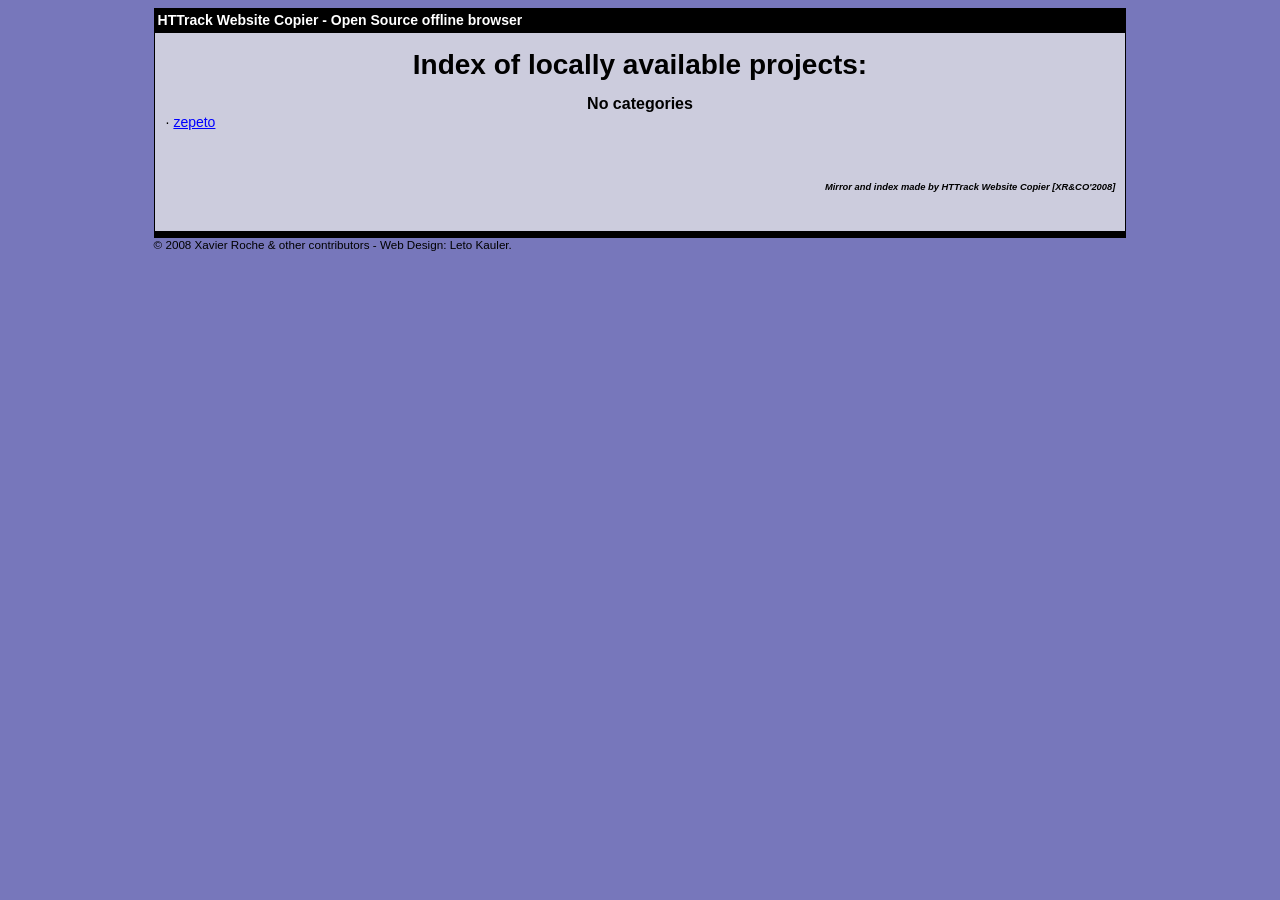
==== index.html @ 2e9cf2c2 "1 d" ====
<html xmlns="http://www.w3.org/1999/xhtml" lang="en">

<head>
	<meta http-equiv="Content-Type" content="text/html; charset=utf-8" />
	<style type="text/css">
	<!--

body {
	margin: 0;  padding: 0;  margin-bottom: 15px;  margin-top: 8px;
	background: #77b;
}
body, td {
	font: 14px "Trebuchet MS", Verdana, Arial, Helvetica, sans-serif;
	}

#subTitle {
	background: #000;  color: #fff;  padding: 4px;  font-weight: bold; 
	}

#siteNavigation a, #siteNavigation .current {
	font-weight: bold;  color: #448;
	}
#siteNavigation a:link    { text-decoration: none; }
#siteNavigation a:visited { text-decoration: none; }

#siteNavigation .current { background-color: #ccd; }

#siteNavigation a:hover   { text-decoration: none;  background-color: #fff;  color: #000; }
#siteNavigation a:active  { text-decoration: none;  background-color: #ccc; }


a:link    { text-decoration: underline;  color: #00f; }
a:visited { text-decoration: underline;  color: #000; }
a:hover   { text-decoration: underline;  color: #c00; }
a:active  { text-decoration: underline; }

#pageContent {
	clear: both;
	border-bottom: 6px solid #000;
	padding: 10px;  padding-top: 20px;
	line-height: 1.65em;
	background-image: url(backblue.gif);
	background-repeat: no-repeat;
	background-position: top right;
	}

#pageContent, #siteNavigation {
	background-color: #ccd;
	}


.imgLeft  { float: left;   margin-right: 10px;  margin-bottom: 10px; }
.imgRight { float: right;  margin-left: 10px;   margin-bottom: 10px; }

hr { height: 1px;  color: #000;  background-color: #000;  margin-bottom: 15px; }

h1 { margin: 0;  font-weight: bold;  font-size: 2em; }
h2 { margin: 0;  font-weight: bold;  font-size: 1.6em; }
h3 { margin: 0;  font-weight: bold;  font-size: 1.3em; }
h4 { margin: 0;  font-weight: bold;  font-size: 1.18em; }

.blak { background-color: #000; }
.hide { display: none; }
.tableWidth { min-width: 400px; }

.tblRegular       { border-collapse: collapse; }
.tblRegular td    { padding: 6px;  background-image: url(fade.gif);  border: 2px solid #99c; }
.tblHeaderColor, .tblHeaderColor td { background: #99c; }
.tblNoBorder td   { border: 0; }


// -->
</style>

</head>

<body>
<table width="76%" border="0" align="center" cellspacing="0" cellpadding="3" class="tableWidth">
	<tr>
	<td id="subTitle">HTTrack Website Copier - Open Source offline browser</td>
	</tr>
</table>
<table width="76%" border="0" align="center" cellspacing="0" cellpadding="0" class="tableWidth">
<tr class="blak">
<td>
	<table width="100%" border="0" align="center" cellspacing="1" cellpadding="0">
	<tr>
	<td colspan="6"> 
		<table width="100%" border="0" align="center" cellspacing="0" cellpadding="10">
		<tr> 
		<td id="pageContent"> 
<!-- ==================== End prologue ==================== -->


<h1 ALIGN=Center>Index of locally available projects:</H1>
  <table border="0" width="100%" cellspacing="1" cellpadding="0">
		<TH>
		<BR/>
			No categories
		</TH>
		<TR>
		  <TD BACKGROUND="fade.gif">
                    &middot; <A HREF="zepeto/index.html">zepeto</A>
   		  </TD>
		</TR>
	</TABLE>
	<BR>
	<H6 ALIGN="RIGHT">
         <I>Mirror and index made by HTTrack Website Copier [XR&CO'2008]</I>
	</H6>

<!-- ==================== Start epilogue ==================== -->
		</td>
		</tr>
		</table>
	</td>
	</tr>
	</table>
</td>
</tr>
</table>

<table width="76%" border="0" align="center" valign="bottom" cellspacing="0" cellpadding="0">
	<tr>
	<td id="footer"><small>&copy; 2008 Xavier Roche & other contributors - Web Design: Leto Kauler.</small></td>
	</tr>
</table>

</body>

</html>
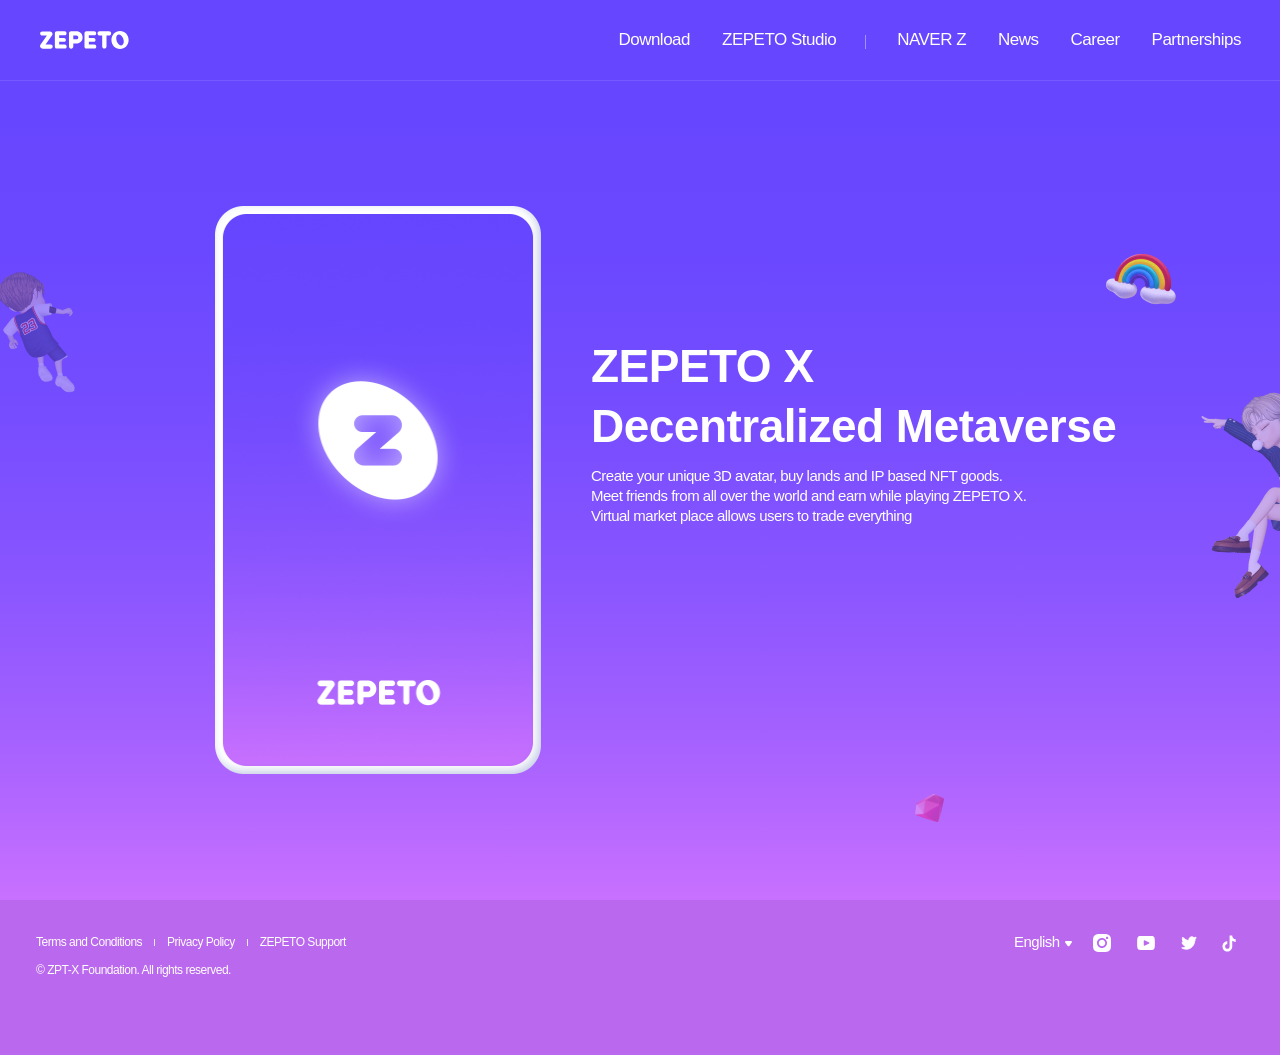
==== commit ce1e12ad: "2" ====
--- a/index.html
+++ b/index.html
@@ -2,6 +2,10 @@
 
 <head>
 	<meta http-equiv="Content-Type" content="text/html; charset=utf-8" />
+	<meta name="description" content="HTTrack is an easy-to-use website mirror utility. It allows you to download a World Wide website from the Internet to a local directory,building recursively all structures, getting html, images, and other files from the server to your computer. Links are rebuiltrelatively so that you can freely browse to the local site (works with any browser). You can mirror several sites together so that you can jump from one toanother. You can, also, update an existing mirror site, or resume an interrupted download. The robot is fully configurable, with an integrated help" />
+	<meta name="keywords" content="httrack, HTTRACK, HTTrack, winhttrack, WINHTTRACK, WinHTTrack, offline browser, web mirror utility, aspirateur web, surf offline, web capture, www mirror utility, browse offline, local  site builder, website mirroring, aspirateur www, internet grabber, capture de site web, internet tool, hors connexion, unix, dos, windows 95, windows 98, solaris, ibm580, AIX 4.0, HTS, HTGet, web aspirator, web aspirateur, libre, GPL, GNU, free software" />
+	<title>Local index - HTTrack Website Copier</title>
+  <!-- Mirror and index made by HTTrack Website Copier/3.49-2 [XR&CO'2014] -->
 	<style type="text/css">
 	<!--
 
@@ -74,7 +78,6 @@
 
 </head>
 
-<body>
 <table width="76%" border="0" align="center" cellspacing="0" cellpadding="3" class="tableWidth">
 	<tr>
 	<td id="subTitle">HTTrack Website Copier - Open Source offline browser</td>
@@ -91,23 +94,31 @@
 		<td id="pageContent"> 
 <!-- ==================== End prologue ==================== -->
 
-
-<h1 ALIGN=Center>Index of locally available projects:</H1>
-  <table border="0" width="100%" cellspacing="1" cellpadding="0">
-		<TH>
-		<BR/>
-			No categories
-		</TH>
+	<meta name="generator" content="HTTrack Website Copier/3.x">
+	<TITLE>Local index - HTTrack</TITLE>
+</HEAD>
+<BODY>
+<H1 ALIGN=Center>Index of locally available sites:</H1>
+	<TABLE BORDER="0" WIDTH="100%" CELLSPACING="1" CELLPADDING="0">
 		<TR>
-		  <TD BACKGROUND="fade.gif">
-                    &middot; <A HREF="zepeto/index.html">zepeto</A>
-   		  </TD>
+			<TD BACKGROUND="fade.gif">
+				&middot;
+					<A HREF="zepeto.me/index.html">
+						zepeto.me/index.html
+					</A>		
+			</TD>
 		</TR>
 	</TABLE>
 	<BR>
-	<H6 ALIGN="RIGHT">
-         <I>Mirror and index made by HTTrack Website Copier [XR&CO'2008]</I>
+	<BR>
+	<BR>
+  	<H6 ALIGN="RIGHT">
+	<I>Mirror and index made by HTTrack Website Copier [XR&amp;CO'2008]</I>
 	</H6>
+	<!-- Mirror and index made by HTTrack Website Copier/3.49-2 [XR&CO'2014] -->
+	<!-- Thanks for using HTTrack Website Copier! -->
+	<meta HTTP-EQUIV="Refresh" CONTENT="0; URL=zepeto.me/index.html">
+
 
 <!-- ==================== Start epilogue ==================== -->
 		</td>
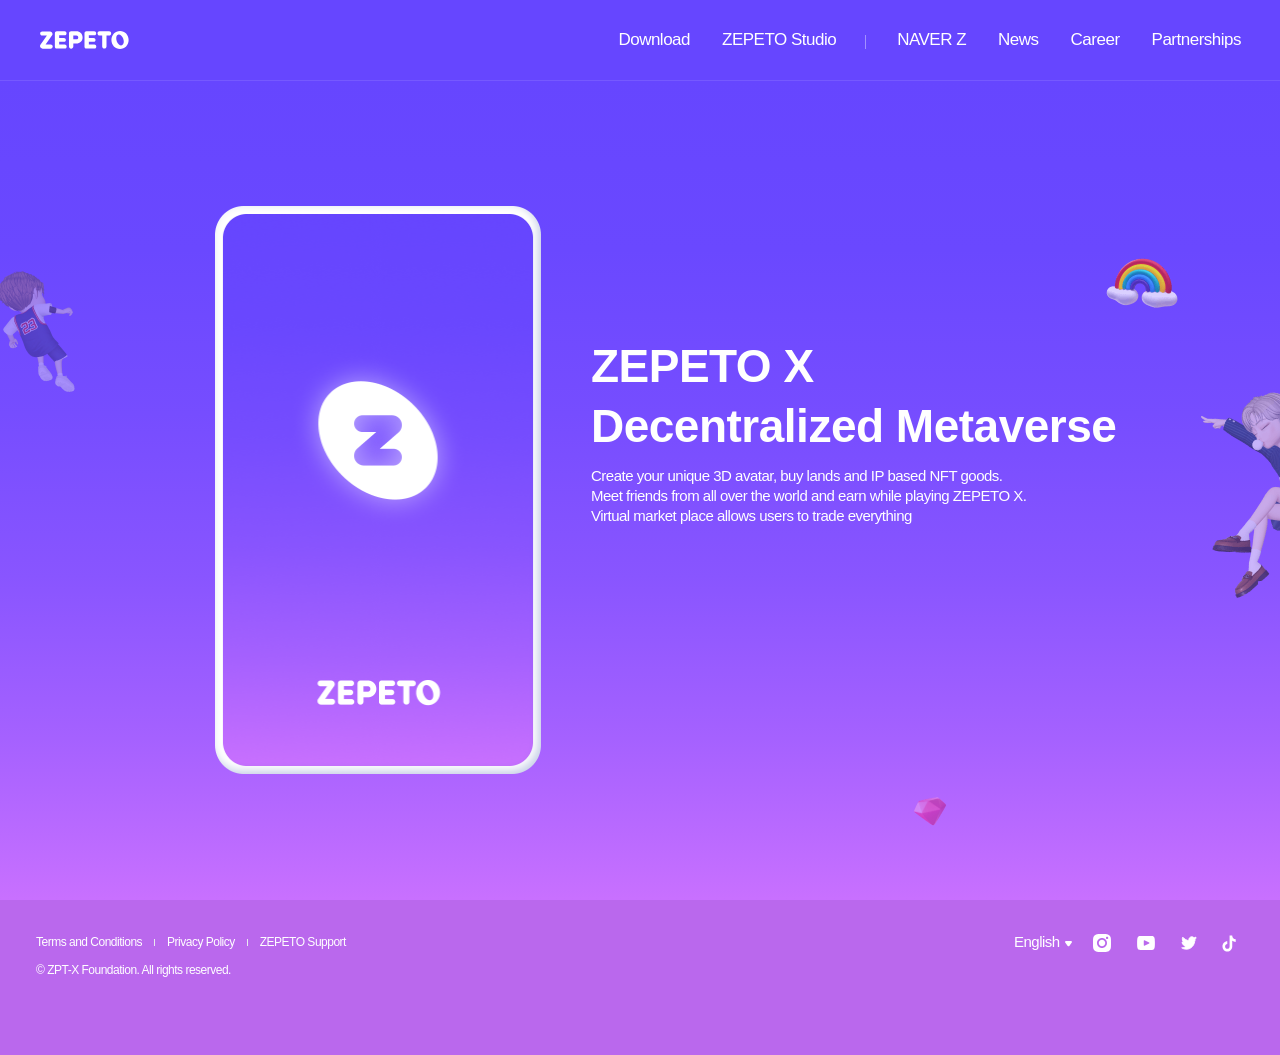
==== commit 84f9a448: "eng only 112" ====
--- a/index.html
+++ b/index.html
@@ -1,144 +1,137 @@
-<html xmlns="http://www.w3.org/1999/xhtml" lang="en">
+<!DOCTYPE html>
+<html lang="en">
 
+<meta http-equiv="content-type" content="text/html;charset=UTF-8" />
 <head>
-	<meta http-equiv="Content-Type" content="text/html; charset=utf-8" />
-	<meta name="description" content="HTTrack is an easy-to-use website mirror utility. It allows you to download a World Wide website from the Internet to a local directory,building recursively all structures, getting html, images, and other files from the server to your computer. Links are rebuiltrelatively so that you can freely browse to the local site (works with any browser). You can mirror several sites together so that you can jump from one toanother. You can, also, update an existing mirror site, or resume an interrupted download. The robot is fully configurable, with an integrated help" />
-	<meta name="keywords" content="httrack, HTTRACK, HTTrack, winhttrack, WINHTTRACK, WinHTTrack, offline browser, web mirror utility, aspirateur web, surf offline, web capture, www mirror utility, browse offline, local  site builder, website mirroring, aspirateur www, internet grabber, capture de site web, internet tool, hors connexion, unix, dos, windows 95, windows 98, solaris, ibm580, AIX 4.0, HTS, HTGet, web aspirator, web aspirateur, libre, GPL, GNU, free software" />
-	<title>Local index - HTTrack Website Copier</title>
-  <!-- Mirror and index made by HTTrack Website Copier/3.49-2 [XR&CO'2014] -->
-	<style type="text/css">
-	<!--
+  <meta charset="UTF-8">
+  <meta name="viewport" content="width=device-width,initial-scale=1.0,maximum-scale=1.0,minimum-scale=1.0,user-scalable=no">
+  <meta http-equiv="X-UA-Compatible" content="ie=edge">
+  <link rel="stylesheet" type="text/css" href="css/zepetome.css">
 
-body {
-	margin: 0;  padding: 0;  margin-bottom: 15px;  margin-top: 8px;
-	background: #77b;
-}
-body, td {
-	font: 14px "Trebuchet MS", Verdana, Arial, Helvetica, sans-serif;
-	}
+  <meta name="naver-site-verification" content="c43b88be338559709f50de729c3451b8334baef3" />
+  <meta name="description" content="Another me in another universe">
+  <meta property="og:url" content="index.html"/>
+  <meta property="og:type" content="website"/>
+  <meta property="og:title" content="ZEPETO X"/>
+  <meta property="og:description" content="Play to Earn"/>
+  <meta property="og:image" content="img/og_zepeto.png"/>
 
-#subTitle {
-	background: #000;  color: #fff;  padding: 4px;  font-weight: bold; 
-	}
-
-#siteNavigation a, #siteNavigation .current {
-	font-weight: bold;  color: #448;
-	}
-#siteNavigation a:link    { text-decoration: none; }
-#siteNavigation a:visited { text-decoration: none; }
-
-#siteNavigation .current { background-color: #ccd; }
-
-#siteNavigation a:hover   { text-decoration: none;  background-color: #fff;  color: #000; }
-#siteNavigation a:active  { text-decoration: none;  background-color: #ccc; }
-
-
-a:link    { text-decoration: underline;  color: #00f; }
-a:visited { text-decoration: underline;  color: #000; }
-a:hover   { text-decoration: underline;  color: #c00; }
-a:active  { text-decoration: underline; }
-
-#pageContent {
-	clear: both;
-	border-bottom: 6px solid #000;
-	padding: 10px;  padding-top: 20px;
-	line-height: 1.65em;
-	background-image: url(backblue.gif);
-	background-repeat: no-repeat;
-	background-position: top right;
-	}
-
-#pageContent, #siteNavigation {
-	background-color: #ccd;
-	}
-
-
-.imgLeft  { float: left;   margin-right: 10px;  margin-bottom: 10px; }
-.imgRight { float: right;  margin-left: 10px;   margin-bottom: 10px; }
-
-hr { height: 1px;  color: #000;  background-color: #000;  margin-bottom: 15px; }
-
-h1 { margin: 0;  font-weight: bold;  font-size: 2em; }
-h2 { margin: 0;  font-weight: bold;  font-size: 1.6em; }
-h3 { margin: 0;  font-weight: bold;  font-size: 1.3em; }
-h4 { margin: 0;  font-weight: bold;  font-size: 1.18em; }
-
-.blak { background-color: #000; }
-.hide { display: none; }
-.tableWidth { min-width: 400px; }
-
-.tblRegular       { border-collapse: collapse; }
-.tblRegular td    { padding: 6px;  background-image: url(fade.gif);  border: 2px solid #99c; }
-.tblHeaderColor, .tblHeaderColor td { background: #99c; }
-.tblNoBorder td   { border: 0; }
-
-
-// -->
-</style>
-
+  <title>ZEPETO - Make Yours</title>
 </head>
-
-<table width="76%" border="0" align="center" cellspacing="0" cellpadding="3" class="tableWidth">
-	<tr>
-	<td id="subTitle">HTTrack Website Copier - Open Source offline browser</td>
-	</tr>
-</table>
-<table width="76%" border="0" align="center" cellspacing="0" cellpadding="0" class="tableWidth">
-<tr class="blak">
-<td>
-	<table width="100%" border="0" align="center" cellspacing="1" cellpadding="0">
-	<tr>
-	<td colspan="6"> 
-		<table width="100%" border="0" align="center" cellspacing="0" cellpadding="10">
-		<tr> 
-		<td id="pageContent"> 
-<!-- ==================== End prologue ==================== -->
-
-	<meta name="generator" content="HTTrack Website Copier/3.x">
-	<TITLE>Local index - HTTrack</TITLE>
-</HEAD>
-<BODY>
-<H1 ALIGN=Center>Index of locally available sites:</H1>
-	<TABLE BORDER="0" WIDTH="100%" CELLSPACING="1" CELLPADDING="0">
-		<TR>
-			<TD BACKGROUND="fade.gif">
-				&middot;
-					<A HREF="zepeto.me/index.html">
-						zepeto.me/index.html
-					</A>		
-			</TD>
-		</TR>
-	</TABLE>
-	<BR>
-	<BR>
-	<BR>
-  	<H6 ALIGN="RIGHT">
-	<I>Mirror and index made by HTTrack Website Copier [XR&amp;CO'2008]</I>
-	</H6>
-	<!-- Mirror and index made by HTTrack Website Copier/3.49-2 [XR&CO'2014] -->
-	<!-- Thanks for using HTTrack Website Copier! -->
-	<meta HTTP-EQUIV="Refresh" CONTENT="0; URL=zepeto.me/index.html">
-
-
-<!-- ==================== Start epilogue ==================== -->
-		</td>
-		</tr>
-		</table>
-	</td>
-	</tr>
-	</table>
-</td>
-</tr>
-</table>
-
-<table width="76%" border="0" align="center" valign="bottom" cellspacing="0" cellpadding="0">
-	<tr>
-	<td id="footer"><small>&copy; 2008 Xavier Roche & other contributors - Web Design: Leto Kauler.</small></td>
-	</tr>
-</table>
-
+<body>
+  
+  <div class="wrapper">
+    <!-- 헤더 -->
+    <header class="hd">
+      <h1 class="logo"><a href="javascript:void(0)"><span class="blind">zepeto</span></a></h1>
+      <div class="home_menu">
+        <ul class="gnb">
+          <!-- [D] active 클래스에 글자스타일 변경 -->
+          <li class="active">
+            <span class="gnb_tit">Service</span>
+            <a href="javascript:void(0)">Download</a>
+          </li>
+          <li class="zepetostudio"><a href="https://studio.zepeto.me/" target="_blank">ZEPETO Studio</a></li>
+          <!-- [D] 클래스명 gnb_wh_bar는 pc에서 왼쪽에 막대바를 넣어줌 -->
+          <li class="gnb_wh_bar naverz">
+            <span class="gnb_tit">Company</span>
+            <a href="https://www.naverz-corp.com/" target="_blank">NAVER Z</a>
+          </li>
+          <li><a href="https://www.naverz-corp.com/news" target="_blank">News</a></li>
+          <li><a href="https://recruit.naverz-corp.com/naverz/recruitMain" target="_blank">Career</a></li>
+          <li class="contact"><a href="https://www.naverz-corp.com/contact" target="_blank">Partnerships</a></li>
+        </ul>
+        <!-- [D] 클릭시 home_menu removeClass('on') + html,body removeClass('on') -->
+        <div class="close_box">
+          <button class="close_btn" type="button"><span class="blind">close</span></button>
+        </div>
+      </div>
+      <!-- [D] 클릭시 home_menu toggleClass('on') + html,body addClass('on')-->
+      <button type="button" class="btn_home_hamber"><span class="blind">open menu</span></button>
+    </header>
+    <!-- //헤더 -->
+    
+      <div class="bg-wrapper">
+        <!-- 콘텐츠 -->
+        <div class="content">
+          <!-- 배경 애니메이션 -->
+          <div class="animation_wrap">
+            <!-- [D] 클래스명에 따라 배경이미지/위치 변경 -->
+            <div class="animation_1"></div>
+            <div class="animation_2"></div>
+            <div class="animation_3"></div>
+            <div class="animation_4"></div>
+            <div class="animation_5"></div>
+            <div class="animation_6"></div>
+            <div class="animation_7"></div>
+            <div class="animation_8"></div>
+          </div>
+          <div class="content_inner_wrap">
+            <div class="text_area">
+                <strong class="main_tit">ZEPETO X<br> Decentralized Metaverse </strong>
+                <p class="main_tx">Create your unique 3D avatar, buy lands and IP based NFT goods. <br>
+                  Meet friends from all over the world and earn while playing ZEPETO X. <br>
+                  Virtual market place allows users to trade everything<br class="pc-only"> </p>
+            </div>
+            <!-- 비디오삽입 -->
+            <div class="video_area">
+              <video type="video/mp4" src="video/zepeto-video-new.mp4" title="zepetome video" autoplay muted loop playsinline>
+              </video>
+            </div>
+            <!-- //비디오삽입 -->
+            <div class="download_area">
+              <!-- [D] 버튼의 클래스명에 따라 배경화면이 다름  -->
+             
+            </div>
+          </div>
+          <!-- //배경 애니메이션 -->
+        </div>
+        <!-- //콘텐츠 -->
+        
+        <!-- 푸터 -->
+        <footer class="ft">
+          <div class="inner">
+              <ul class="ft_nav">
+                <li class="pc-nav"><a href="https://support.zepeto.me/hc/en-us/articles/360047786633" target="_blank">Terms and Conditions</a></li>
+                <li class="mb-nav"><a href="https://support.zepeto.me/hc/en-us/articles/360047786633" target="_blank">Terms of Use</a></li>
+                <li><a href="https://support.zepeto.me/hc/en-us/articles/360050411493" target="_blank">Privacy Policy</a></li>
+                <li><a href="https://support.zepeto.me/" target="_blank">ZEPETO Support</a></li>
+              </ul>
+              <ul class="ft_sns">
+                <!-- [d] class 명에 따라 배경 이미지 변경 -->
+                <li><a href="https://www.instagram.com/zepeto.official/" target="_blank" class="icon_instagram"><span class="blind">instagram</span></a></li>
+                <li><a href="http://youtube.com/c/zepeto_official" target="_blank" class="icon_youtube"><span class="blind">youtube</span></a></li>
+                <li class="common"><a href="https://twitter.com/zepeto_official" target="_blank" class="icon_tweeter"><span class="blind">tweeter</span></a></li>
+                <!-- [d] 트위터는 언어별로 다르게 보여줌 (한국어는 ko-only,일본어는 jp-only, 그외 언어는 common display:none/block) -->
+                <li class="ko-only"><a href="https://twitter.com/zepeto_kr" target="_blank" class="icon_tweeter"><span class="blind">tweeter</span></a></li>
+                <li class="jp-only"><a href="https://twitter.com/zepeto_jp" target="_blank" class="icon_tweeter"><span class="blind">tweeter</span></a></li>
+                <li><a href="https://www.tiktok.com/@zepeto.official.tt" target="_blank" class="icon_tiktok"><span class="blind">tiktok</span></a></li>
+              </ul>
+              <!-- [D]클릭시 toggleClass('on') -->
+              <div class="lang_select_box">
+                <a href="javascript:void(0)" class="select_value">English</a>
+                <span class="icon_arr_down"></span>
+                <div class="select_list_wrap">
+                  <ul class="select_list">
+                    <!-- [D] 클릭시 selected 클래스추가 -->
+                    <li class="ko"><a href="index2fd1.html?language=ko">한국어</a></li>
+                    <li class="en selected"><a href="index07a0.html?language=en">English</a></li>
+                    <li class="ja"><a href="index3012.html?language=ja">日本語</a></li>
+                    <li class="zh_hans"><a href="indexfae8.html?language=zh">汉语</a></li>
+                  </ul>
+                </div>
+              </div>
+              <p class="copy">
+                &copy; ZPT-X Foundation. All rights reserved.
+              </p>
+            </div>
+        </footer>
+        <!-- //푸터 -->
+      </div>
+  </div>
+  
+  <script src="js/jquery-1.12.4.min.js"></script>
+  <script src="js/zepeto.js"></script>
 </body>
 
 </html>
-
-
--- a/css/zepetome.css
+++ b/css/zepetome.css
@@ -0,0 +1,1395 @@
+@charset "UTF-8";
+/* reset */
+body, p, h1, h2, h3, h4, h5, h6, ul, ol, li, dl, dt, dd, table, th, td, form, fieldset, legend, input, textarea, button, select {
+  margin: 0;
+  padding: 0;
+}
+
+html, body {
+  height: 100%;
+}
+
+html body, html input, html textarea, html select, html button, html table {
+  font-weight: 400;
+  font-size: 10px;
+  letter-spacing: -0.5px;
+  font-family: -apple-system, BlinkMacSystemFont, AppleSDGothicNeo, Helvetica, Malgun Gothic, Dotum, sans-serif;
+}
+
+input {
+  -webkit-appearance: none;
+}
+
+button {
+  border: 0;
+  background-color: transparent;
+}
+
+img, fieldset {
+  border: 0;
+}
+
+ul, ol {
+  list-style: none;
+}
+
+em, address {
+  font-style: normal;
+}
+
+a {
+  text-decoration: none;
+}
+
+a:hover, a:active, a:focus {
+  text-decoration: none;
+}
+
+.blind, .u_skip {
+  overflow: hidden !important;
+  position: absolute !important;
+  clip: rect(0, 0, 0, 0) !important;
+  width: 1px !important;
+  height: 1px !important;
+  margin: -1px !important;
+}
+
+/* font css */
+/*한국어*/
+/* notosanskr_thin */
+@font-face {
+  font-family: 'Noto Sans KR';
+  font-style: normal;
+  font-weight: 100;
+  src: local("Noto Sans KR Thin"), local("notosansKR-Thin"), url("../font/NotoSansKR-Thin.otf") format("otf"), url("../font/NotoSansKR-Thin.woff2") format("woff2"), url("../font/NotoSansKR-Thin.woff") format("woff");
+}
+
+/* notosanskr_light */
+@font-face {
+  font-family: 'Noto Sans KR';
+  font-style: normal;
+  font-weight: 300;
+  src: url("../font/notosanskr_light.eot");
+  /* IE9 Compat Modes */
+  src: local("Noto Sans KR Light"), local("notosansKR-Light"), url("../font/NotoSansKR-Light.otf") format("otf"), url("../font/notosanskr_lightd41d.eot?#iefix") format("embedded-opentype"), url("../font/NotoSansKR-Light.woff2") format("woff2"), url("../font/NotoSansKR-Light.woff") format("woff"), url("../font/notosanskr_light.ttf") format("truetype");
+  /* Safari, Android, iOS */
+}
+
+/* notosanskr_regular */
+@font-face {
+  font-family: 'Noto Sans KR';
+  font-style: normal;
+  font-weight: 400;
+  src: url("../font/notosanskr_regular.eot");
+  /* IE9 Compat Modes */
+  src: local("Noto Sans KR Regular"), local("notosansKR-Regular"), url("../font/NotoSansKR-Regular.otf") format("otf"), url("../font/notosanskr_regulard41d.eot?#iefix") format("embedded-opentype"), url("../font/NotoSansKR-Regular.woff2") format("woff2"), url("../font/NotoSansKR-Regular.woff") format("woff"), url("../font/notosanskr_regular.ttf") format("truetype");
+  /* Safari, Android, iOS */
+}
+
+/* notosanskr_medium */
+@font-face {
+  font-family: 'Noto Sans KR';
+  font-style: normal;
+  font-weight: 500;
+  src: url("../font/notosanskr_medium.eot");
+  /* IE9 Compat Modes */
+  src: local("Noto Sans KR Medium"), local("notosansKR-Medium"), url("../font/NotoSansKR-Medium.otf") format("otf"), url("../font/notosanskr_mediumd41d.eot?#iefix") format("embedded-opentype"), url("../font/NotoSansKR-Medium.woff2") format("woff2"), url("../font/NotoSansKR-Medium.woff") format("woff"), url("../font/notosanskr_medium.ttf") format("truetype");
+  /* Safari, Android, iOS */
+}
+
+/* notosanskr_bold */
+@font-face {
+  font-family: 'Noto Sans KR';
+  font-style: normal;
+  font-weight: 700;
+  src: url("../font/notosanskr_bold.eot");
+  /* IE9 Compat Modes */
+  src: local("Noto Sans KR Bold"), local("notosansKR-Bold"), url("../font/NotoSansKR-Bold.otf") format("otf"), url("../font/notosanskr_boldd41d.eot?#iefix") format("embedded-opentype"), url("../font/NotoSansKR-Bold.woff2") format("woff2"), url("../font/NotoSansKR-Bold.woff") format("woff"), url("../font/notosanskr_bold.ttf") format("truetype");
+  /* Safari, Android, iOS */
+}
+
+/* notosanskr_black */
+@font-face {
+  font-family: 'Noto Sans KR';
+  font-style: normal;
+  font-weight: 900;
+  src: url("../font/notosanskr_black.eot");
+  /* IE9 Compat Modes */
+  src: local("Noto Sans KR Black"), local("notosansKR-Black"), url("../font/NotoSansKR-Black.otf") format("otf"), url("../font/notosanskr_blackd41d.eot?#iefix") format("embedded-opentype"), url("../font/NotoSansKR-Black.woff2") format("woff2"), url("../font/NotoSansKR-Black.woff") format("woff"), url("../font/notosanskr_black.ttf") format("truetype");
+  /* Safari, Android, iOS */
+}
+
+/*중국어*/
+/* notosanssc_thin */
+@font-face {
+  font-family: 'Noto Sans SC';
+  font-style: normal;
+  font-weight: 100;
+  src: local("Noto Sans SC Thin"), local("NotoSansSC-Thin"), url("../font/NotoSansSC-Thin.otf") format("otf"), url("../font/NotoSansSC-Thin.woff2") format("woff2"), url("../font/NotoSansSC-Thin.woff") format("woff");
+}
+
+/* notosanssc_light */
+@font-face {
+  font-family: 'Noto Sans SC';
+  font-style: normal;
+  font-weight: 300;
+  src: url("../font/notosanssc_light.eot");
+  /* IE9 Compat Modes */
+  src: local("Noto Sans SC Light"), local("NotoSansSC-Light"), url("../font/NotoSansSC-Light.otf") format("otf"), url("../font/notosanssc_lightd41d.eot?#iefix") format("embedded-opentype"), url("../font/NotoSansSC-Light.woff2") format("woff2"), url("../font/NotoSansSC-Light.woff") format("woff"), url("../font/notosanssc_light.ttf") format("truetype");
+  /* Safari, Android, iOS */
+}
+
+/* notosanssc_regular */
+@font-face {
+  font-family: 'Noto Sans SC';
+  font-style: normal;
+  font-weight: 400;
+  src: url("../font/notosanssc_regular.eot");
+  /* IE9 Compat Modes */
+  src: local("Noto Sans SC Regular"), local("NotoSansSC-Regular"), url("../font/NotoSansSC-Regular.otf") format("otf"), url("../font/notosanssc_regulard41d.eot?#iefix") format("embedded-opentype"), url("../font/NotoSansSC-Regular.woff2") format("woff2"), url("../font/NotoSansSC-Regular.woff") format("woff"), url("../font/notosanssc_regular.ttf") format("truetype");
+  /* Safari, Android, iOS */
+}
+
+/* notosanssc_medium */
+@font-face {
+  font-family: 'Noto Sans SC';
+  font-style: normal;
+  font-weight: 500;
+  src: url("../font/notosanssc_medium.eot");
+  /* IE9 Compat Modes */
+  src: local("Noto Sans SC Medium"), local("NotoSansSC-Medium"), url("../font/NotoSansSC-Medium.otf") format("otf"), url("../font/notosanssc_mediumd41d.eot?#iefix") format("embedded-opentype"), url("../font/NotoSansSC-Medium.woff2") format("woff2"), url("../font/NotoSansSC-Medium.woff") format("woff"), url("../font/notosanssc_medium.ttf") format("truetype");
+  /* Safari, Android, iOS */
+}
+
+/* notosanssc_bold */
+@font-face {
+  font-family: 'Noto Sans SC';
+  font-style: normal;
+  font-weight: 700;
+  src: url("../font/notosanssc_bold.eot");
+  /* IE9 Compat Modes */
+  src: local("Noto Sans SC Bold"), local("NotoSansSC-Bold"), url("../font/NotoSansSC-Bold.otf") format("otf"), url("../font/notosanssc_boldd41d.eot?#iefix") format("embedded-opentype"), url("../font/NotoSansSC-Bold.woff2") format("woff2"), url("../font/NotoSansSC-Bold.woff") format("woff"), url("../font/notosanssc_bold.ttf") format("truetype");
+  /* Safari, Android, iOS */
+}
+
+/* notosanssc_black */
+@font-face {
+  font-family: 'Noto Sans SC';
+  font-style: normal;
+  font-weight: 900;
+  src: url("../font/notosanssc_black.eot");
+  /* IE9 Compat Modes */
+  src: local("Noto Sans SC Black"), local("NotoSansSC-Black"), url("../font/NotoSansSC-Black.otf") format("otf"), url("../font/notosanssc_blackd41d.eot?#iefix") format("embedded-opentype"), url("../font/NotoSansSC-Black.woff2") format("woff2"), url("../font/NotoSansSC-Black.woff") format("woff"), url("../font/notosanssc_black.ttf") format("truetype");
+  /* Safari, Android, iOS */
+}
+
+/*일본어*/
+/* notosansjp-thin */
+@font-face {
+  font-family: 'Noto Sans JP';
+  font-style: normal;
+  font-weight: 100;
+  src: local("Noto Sans Japanese Thin"), local("NotoSansJapanese-Thin"), url("../font/NotoSansJP-Thin.otf") format("otf"), url("../font/NotoSansJP-Thin.woff2") format("woff2"), url("../font/NotoSansJP-Thin.woff") format("woff");
+}
+
+/* notosansjp-light */
+@font-face {
+  font-family: 'Noto Sans JP';
+  font-style: normal;
+  font-weight: 300;
+  src: url("../font/notosansjp_light.eot");
+  /* IE9 Compat Modes */
+  src: local("Noto Sans Japanese Light"), local("NotoSansJapanese-Light"), url("../font/NotoSansJP-Light.otf") format("otf"), url("../font/notosansjp_lightd41d.eot?#iefix") format("embedded-opentype"), url("../font/NotoSansJP-Light.woff2") format("woff2"), url("../font/NotoSansJP-Light.woff") format("woff"), url("../font/notosansjp_light.ttf") format("truetype"), url("../font/notosansjp_light.html#NotoSansJP") format("svg");
+  /* Legacy iOS */
+}
+
+/* notosansjp_regular */
+@font-face {
+  font-family: 'Noto Sans JP';
+  font-style: normal;
+  font-weight: 400;
+  src: url("../font/notosansjp_regular.eot");
+  /* IE9 Compat Modes */
+  src: local("Noto Sans Japanese Regular"), local("NotoSansJapanese-Regular"), url("../font/NotoSansJP-Regular.otf") format("otf"), url("../font/notosansjp_regulard41d.eot?#iefix") format("embedded-opentype"), url("../font/NotoSansJP-Regular.woff2") format("woff2"), url("../font/NotoSansJP-Regular.woff") format("woff"), url("../font/notosansjp_regular.ttf") format("truetype"), url("../font/notosansjp_regular.html#NotoSansJP") format("svg");
+  /* Legacy iOS */
+}
+
+/* notosansjp-medium */
+@font-face {
+  font-family: 'Noto Sans JP';
+  font-style: normal;
+  font-weight: 500;
+  src: url("../font/notosansjp_medium.eot");
+  /* IE9 Compat Modes */
+  src: local("Noto Sans Japanese Medium"), local("NotoSansJapanese-Medium"), url("../font/NotoSansJP-Medium.otf") format("otf"), url("../font/notosansjp_mediumd41d.eot?#iefix") format("embedded-opentype"), url("../font/NotoSansJP-Medium.woff2") format("woff2"), url("../font/NotoSansJP-Medium.woff") format("woff"), url("../font/notosansjp_medium.ttf") format("truetype"), url("../font/notosansjp_medium.html#NotoSansJP") format("svg");
+  /* Legacy iOS */
+}
+
+/* notosansjp-bold */
+@font-face {
+  font-family: 'Noto Sans JP';
+  font-style: normal;
+  font-weight: 700;
+  src: url("../font/notosansjp_bold.eot");
+  /* IE9 Compat Modes */
+  src: local("Noto Sans Japanese Bold"), local("NotoSansJapanese-Bold"), url("../font/NotoSansJP-Bold.otf") format("eot") url("../font/notosansjp_boldd41d.eot?#iefix") format("embedded-opentype"), url("../font/NotoSansJP-Bold.woff2") format("woff2"), url("../font/NotoSansJP-Bold.woff") format("woff"), url("../font/notosansjp_bold.ttf") format("truetype"), url("../font/notosansjp_bold.html#NotoSansJP") format("svg");
+  /* Legacy iOS */
+}
+
+/* notosansjp-black */
+@font-face {
+  font-family: 'Noto Sans JP';
+  font-style: normal;
+  font-weight: 900;
+  src: url("../font/notosansjp_black.eot");
+  /* IE9 Compat Modes */
+  src: local("Noto Sans Japanese Black"), local("NotoSansJapanese-Black"), url("../font/NotoSansJP-Black.otf") format("otf"), url("../font/notosansjp_blackd41d.eot?#iefix") format("embedded-opentype"), url("../font/NotoSansJP-Black.woff2") format("woff2"), url("../font/NotoSansJP-Black.woff") format("woff"), url("../font/notosansjp_black.ttf") format("truetype"), url("../font/notosansjp_black.html#NotoSansJP") format("svg");
+  /* Legacy iOS */
+}
+
+.hd {
+  position: fixed;
+  top: 0;
+  left: 0;
+  right: 0;
+  z-index: 10;
+  width: 100%;
+  background-color: #6646FF;
+  height: 80px;
+  font-size: 0;
+  border-bottom: 1px solid rgba(255, 255, 255, 0.1);
+}
+
+.hd:after {
+  content: '';
+  display: inline-block;
+  width: 0;
+  height: 100%;
+  vertical-align: middle;
+}
+
+.hd .logo {
+  position: absolute;
+  display: inline-block;
+  vertical-align: top;
+  left: 40px;
+  top: 31px;
+  z-index: 10;
+}
+
+@media (max-width: 499px) {
+  .hd .logo {
+    top: 28px;
+    left: 20px;
+  }
+}
+
+.hd .logo a {
+  display: block;
+  width: 89px;
+  height: 18px;
+  background: url(../img/zepeto_logo.svg) no-repeat 0 0;
+  background-size: 89px 18px;
+}
+
+@media (max-width: 499px) {
+  .hd .logo a {
+    width: 70px;
+    height: 14px;
+    background-size: 70px 14px;
+  }
+}
+
+.hd .btn_home_hamber {
+  position: absolute;
+  top: 27px;
+  left: 33px;
+  display: none;
+  width: 30px;
+  height: 30px;
+  background: url(../img/hamburger_500.svg) no-repeat 0 0;
+  background-size: 30px 30px;
+}
+
+@media (max-width: 865px) {
+  .hd .btn_home_hamber {
+    display: block;
+    top: 20px;
+    right: 16px;
+    left: auto;
+  }
+}
+
+@media (min-width: 500px) and (max-width: 749px) {
+  .hd .btn_home_hamber {
+    top: 25px;
+    right: 38px;
+  }
+}
+
+@media (min-width: 750px) and (max-width: 865px) {
+  .hd .btn_home_hamber {
+    top: 25px;
+    right: 38px;
+  }
+}
+
+@media (max-width: 499px) {
+  .hd .btn_home_hamber {
+    background: url(../img/hamburger.svg) no-repeat 0 0;
+    background-size: 30px 30px;
+  }
+}
+
+.hd .home_menu {
+  height: 100%;
+  float: right;
+  padding-right: 25px;
+}
+
+.hd .home_menu:after {
+  content: '';
+  display: inline-block;
+  width: 0;
+  height: 100%;
+  vertical-align: middle;
+}
+
+.hd .home_menu .gnb {
+  display: inline-block;
+  vertical-align: middle;
+}
+
+.hd .home_menu .gnb li {
+  display: inline-block;
+  text-align: center;
+}
+
+.hd .home_menu .gnb li .gnb_tit {
+  display: none;
+}
+
+.hd .home_menu .gnb li.zepetostudio, .hd .home_menu .gnb li.naverz {
+  font-family: -apple-system, BlinkMacSystemFont, AppleSDGothicNeo, Helvetica, Malgun Gothic, Dotum, sans-serif !important;
+}
+
+.hd .home_menu .gnb li ~ li {
+  margin-left: 4px;
+}
+
+.hd .home_menu .gnb li a {
+  height: 100%;
+  display: block;
+  padding: 14px;
+  font-weight: 300;
+  font-size: 17px;
+  color: #fff;
+}
+
+.hd .home_menu .gnb li a:hover {
+  color: rgba(255, 255, 255, 0.7);
+}
+
+.hd .home_menu .gnb li.active a {
+  font-weight: 500;
+  color: #fff;
+}
+
+.hd .home_menu .gnb li.gnb_wh_bar {
+  margin-left: 15px;
+  position: relative;
+  padding-left: 18px;
+}
+
+.hd .home_menu .gnb li.gnb_wh_bar:before {
+  content: '';
+  display: inline-block;
+  width: 1px;
+  height: 14px;
+  background-color: #fff;
+  opacity: 0.4;
+  position: absolute;
+  left: 0px;
+  top: 19px;
+}
+
+.hd .home_menu .close_box {
+  display: none;
+}
+
+.hd .home_menu .close_btn {
+  position: absolute;
+  top: 20px;
+  right: 16px;
+  vertical-align: middle;
+  display: none;
+  width: 30px;
+  height: 30px;
+  background: url(../img/stroke_btn.png) no-repeat 0 0;
+  background-size: 30px 30px;
+}
+
+@media (max-width: 865px) {
+  .hd .home_menu {
+    overflow-x: hidden;
+    overflow-y: auto;
+    position: fixed;
+    top: 0;
+    bottom: 0;
+    right: -100%;
+    background-color: #fff;
+    width: 320px;
+    padding: 70px 20px 42px;
+    -webkit-box-sizing: border-box;
+    box-sizing: border-box;
+    border-right: 1px solid #e9e9ef;
+    text-align: left;
+    z-index: 12;
+  }
+  .hd .home_menu:after {
+    display: none;
+  }
+  .hd .home_menu.on {
+    right: 0;
+  }
+  .hd .home_menu .gnb {
+    display: block;
+    padding: 0 10px;
+  }
+  .hd .home_menu .gnb li {
+    display: block;
+    line-height: 50px;
+    text-align: left;
+    width: 100% !important;
+  }
+  .hd .home_menu .gnb li .gnb_tit {
+    display: block;
+    color: #9B99A8;
+    font-size: 13px;
+    font-weight: 500;
+    line-height: 16px;
+    margin-bottom: 5px;
+    font-family: -apple-system, BlinkMacSystemFont, AppleSDGothicNeo, Helvetica, Malgun Gothic, Dotum, sans-serif !important;
+  }
+  .hd .home_menu .gnb li ~ li {
+    margin-left: 0;
+  }
+  .hd .home_menu .gnb li a {
+    display: block;
+    height: 50px;
+    padding: 0;
+    font-weight: 600;
+    color: #323232;
+    font-size: 20px;
+    letter-spacing: -.5px;
+  }
+  .hd .home_menu .gnb li a:hover {
+    color: #323232;
+  }
+  .hd .home_menu .gnb li.gnb_wh_bar {
+    margin-left: 0px;
+    margin-top: 33px;
+    padding-left: 0;
+  }
+  .hd .home_menu .gnb li.gnb_wh_bar ~ li {
+    height: 52px;
+  }
+  .hd .home_menu .gnb li.gnb_wh_bar a {
+    margin-left: 0px;
+  }
+  .hd .home_menu .gnb li.gnb_wh_bar a:before {
+    content: none;
+  }
+  .hd .home_menu .gnb li.active a {
+    font-weight: 600;
+    color: #5c46ff;
+  }
+  .hd .home_menu .close_box,
+  .hd .home_menu .close_btn {
+    display: block;
+  }
+}
+
+@media (min-width: 750px) and (max-width: 865px) {
+  .hd .home_menu {
+    padding: 83px 20px 42px;
+  }
+  .hd .home_menu .close_btn {
+    background: url(../img/stroke_btn_800.svg) no-repeat center center;
+    background-size: 30px 30px;
+    width: 30px;
+    height: 30px;
+    top: 28px;
+    right: 36px;
+  }
+}
+
+@media (min-width: 500px) and (max-width: 749px) {
+  .hd .home_menu {
+    padding: 83px 20px 42px;
+  }
+  .hd .home_menu .close_btn {
+    background: url(../img/stroke_btn_800.svg) no-repeat center center;
+    background-size: 30px 30px;
+    width: 30px;
+    height: 30px;
+    top: 28px;
+    right: 36px;
+  }
+}
+
+@media (max-width: 499px) {
+  .hd .home_menu {
+    width: 100%;
+  }
+}
+
+@media (max-width: 499px) {
+  .hd {
+    height: 70px;
+    border-bottom: none;
+  }
+}
+
+.ft {
+  position: absolute;
+  bottom: 0;
+  left: 0;
+  right: 0;
+  background-color: #ba68ed;
+}
+
+.ft .inner {
+  padding: 35px 36px 70px;
+  height: 155px;
+  box-sizing: border-box;
+}
+
+.ft .ft_nav {
+  font-size: 0;
+  display: inline-block;
+}
+
+.ft .ft_nav li {
+  display: inline-block;
+}
+
+.ft .ft_nav li a {
+  font-weight: 300;
+  font-size: 12px;
+  color: #fff;
+}
+
+.ft .ft_nav li a:hover {
+  color: rgba(255, 255, 255, 0.7);
+}
+
+.ft .ft_nav li ~ li:before {
+  content: '';
+  display: inline-block;
+  margin: 0 12px;
+  width: 1px;
+  height: 7px;
+  background-color: #e9e9ef;
+}
+
+.ft .ft_nav li.mb-nav {
+  display: none;
+}
+
+.ft .ft_sns {
+  position: absolute;
+  top: 34px;
+  right: 44px;
+  font-size: 0;
+  white-space: nowrap;
+}
+
+.ft .ft_sns li {
+  display: inline-block;
+  vertical-align: middle;
+}
+
+.ft .ft_sns li ~ li {
+  margin-left: 25px;
+}
+
+.ft .ft_sns li a {
+  display: block;
+  background: url(../img/tweeter_btn.svg) no-repeat 0 0;
+  background-size: 16px 14px;
+  width: 16px;
+  height: 14px;
+}
+
+.ft .ft_sns li a:hover {
+  opacity: 0.7;
+}
+
+.ft .ft_sns li a.icon_tiktok {
+  width: 14px;
+  height: 17px;
+  background: url(../img/tiktok_btn.svg) no-repeat 0 0;
+  background-size: 14px 17px;
+}
+
+.ft .ft_sns li a.icon_youtube {
+  width: 20px;
+  height: 16px;
+  background: url(../img/youtube_btn.svg) no-repeat 0 0;
+  background-size: 20px 16px;
+}
+
+.ft .ft_sns li a.icon_instagram {
+  width: 18px;
+  height: 18px;
+  background: url(../img/instagram_btn.svg) no-repeat 0 0;
+  background-size: 18px 18px;
+}
+
+.ft .ft_sns li.ko-only {
+  display: none;
+}
+
+.ft .ft_sns li.jp-only {
+  display: none;
+}
+
+.ft .lang_select_box {
+  position: absolute;
+  top: 33px;
+  right: 207px;
+  display: inline-block;
+  height: 18px;
+  line-height: 18px;
+  -webkit-box-sizing: border-box;
+  box-sizing: border-box;
+  vertical-align: middle;
+  text-align: center;
+  cursor: pointer;
+}
+
+.ft .lang_select_box .select_value {
+  font-weight: 300;
+  font-size: 15px;
+  color: #fff;
+  vertical-align: middle;
+}
+
+.ft .lang_select_box .select_value:hover {
+  color: rgba(255, 255, 255, 0.7);
+}
+
+.ft .lang_select_box .select_value:hover + .icon_arr_down {
+  opacity: 0.7;
+}
+
+.ft .lang_select_box .icon_arr_down {
+  display: inline-block;
+  vertical-align: top;
+  background: url(../img/toggle_down.svg) no-repeat 0 0;
+  background-size: 9px 6px;
+  width: 9px;
+  height: 6px;
+  margin-top: 8px;
+  margin-left: 2px;
+}
+
+.ft .lang_select_box .select_list_wrap {
+  display: none;
+  position: absolute;
+  z-index: 1;
+  bottom: -29px;
+  right: -15px;
+  min-width: 116px;
+  padding: 10px 0;
+  -webkit-box-sizing: border-box;
+  box-sizing: border-box;
+  border-radius: 8px;
+  box-shadow: 0 2px 6px 0 rgba(0, 0, 0, 0.08);
+  border: solid 0.5px #f8f8fb;
+  background-color: #fff;
+}
+
+.ft .lang_select_box .select_list {
+  overflow-x: hidden;
+  overflow-y: auto;
+  max-height: 264px;
+  margin-right: 4px;
+  /* 스크롤 바 */
+  /* 스크롤 바 밑의 배경 */
+  /* 실질적 스크롤 바 */
+  /* 실질적 스크롤 바를 클릭할 때 */
+}
+
+.ft .lang_select_box .select_list::-webkit-scrollbar {
+  width: 3px;
+}
+
+.ft .lang_select_box .select_list::-webkit-scrollbar-track {
+  background-color: #fff;
+}
+
+.ft .lang_select_box .select_list::-webkit-scrollbar-thumb {
+  background: #e9e9ef;
+  border-radius: 1.5px;
+}
+
+.ft .lang_select_box .select_list::-webkit-scrollbar-thumb:active {
+  background: #808080;
+}
+
+.ft .lang_select_box .select_list::-webkit-scrollbar-button {
+  display: none;
+}
+
+.ft .lang_select_box .select_list li {
+  padding: 0 17px 0 25px;
+  line-height: normal;
+}
+
+.ft .lang_select_box .select_list li a {
+  display: inline-block;
+  font-weight: 500;
+  font-size: 14px;
+  line-height: 38px;
+  color: #323232;
+}
+
+.ft .lang_select_box .select_list li.ko a, .ft .lang_select_box .select_list li.en a {
+  font-size: 15px;
+}
+
+.ft .lang_select_box .select_list li.selected a {
+  color: #5c46ff;
+}
+
+.ft .lang_select_box .select_list li:hover {
+  background-color: #f8f8fb;
+  color: #323232;
+}
+
+.ft .lang_select_box.on .select_list_wrap {
+  display: block;
+}
+
+.ft .copy {
+  margin-top: 14px;
+  font-weight: 300;
+  font-size: 12px;
+  color: #fff;
+  font-family: -apple-system,BlinkMacSystemFont,AppleSDGothicNeo, Helvetica,'맑은고딕', 'Malgun Gothic', Dotum, sans-serif !important;
+}
+
+@media (max-width: 865px) {
+  .ft .ft_nav li a {
+    color: white;
+  }
+  .ft .ft_sns li a {
+    opacity: 1;
+  }
+  .ft .lang_select_box .select_value {
+    color: #fff;
+  }
+  .ft .lang_select_box .icon_arr_down {
+    opacity: 1;
+  }
+}
+
+@media (min-width: 750px) and (max-width: 865px) {
+  .ft .lang_select_box {
+    top: 65px;
+    right: 49px;
+  }
+}
+
+@media (max-width: 749px) {
+  .ft {
+    position: relative;
+  }
+}
+
+@media (min-width: 500px) and (max-width: 749px) {
+  .ft .lang_select_box {
+    top: 65px;
+    right: 49px;
+  }
+}
+
+@media (max-width: 499px) {
+  .ft .inner {
+    padding: 64px 20px 46px;
+    text-align: center;
+    height: 221px;
+    box-sizing: border-box;
+  }
+  .ft .ft_nav li {
+    display: block;
+  }
+  .ft .ft_nav li ~ li {
+    margin-top: 15px;
+  }
+  .ft .ft_nav li ~ li:before {
+    content: none;
+  }
+  .ft .ft_nav li.pc-nav {
+    display: none;
+  }
+  .ft .ft_nav li.mb-nav {
+    display: block;
+  }
+  .ft .ft_sns {
+    left: 50%;
+    top: 44px;
+    right: auto;
+    transform: translateX(-50%);
+    -webkit-transform: translateX(-50%);
+    -ms-transform: translateX(-50%);
+  }
+  .ft .ft_sns li a {
+    background-size: 14px 12px;
+    width: 14px;
+    height: 12px;
+  }
+  .ft .ft_sns li a.icon_tiktok {
+    width: 12px;
+    height: 15px;
+    background-size: 12px 15px;
+  }
+  .ft .ft_sns li a.icon_youtube {
+    width: 17px;
+    height: 14px;
+    background-size: 17px 14px;
+  }
+  .ft .ft_sns li a.icon_instagram {
+    width: 15px;
+    height: 15px;
+    background-size: 15px 15px;
+  }
+  .ft .ft_sns li ~ li {
+    margin-left: 20px;
+  }
+  .ft .lang_select_box {
+    display: none;
+  }
+  .ft .copy {
+    margin-top: 38px;
+    font-size: 10px;
+  }
+}
+
+html:lang(ko) .ko-only {
+  display: inline-block !important;
+}
+
+html:lang(ko) .jp-only {
+  display: none !important;
+}
+
+html:lang(ko) .common {
+  display: none !important;
+}
+
+html:lang(ja) .ko-only {
+  display: none !important;
+}
+
+html:lang(ja) .jp-only {
+  display: inline-block !important;
+}
+
+html:lang(ja) .common {
+  display: none !important;
+}
+
+html[lang="en"] body, html[lang="en"] input, html[lang="en"] textarea, html[lang="en"] select, html[lang="en"] button, html[lang="en"] table {
+  font-family: -apple-system, BlinkMacSystemFont, AppleSDGothicNeo, Helvetica, Malgun Gothic, Dotum, sans-serif;
+}
+
+html[lang="ko"] body, html[lang="ko"] input, html[lang="ko"] textarea, html[lang="ko"] select, html[lang="ko"] button, html[lang="ko"] table {
+  font-family: -apple-system,BlinkMacSystemFont,AppleSDGothicNeo,'Noto Sans KR', Helvetica, '맑은고딕', 'Malgun Gothic', Dotum, sans-serif;
+}
+
+html[lang="ko"] .gnb {
+  font-family: -apple-system, BlinkMacSystemFont, AppleSDGothicNeo, Helvetica, Malgun Gothic, Dotum, sans-serif !important;
+}
+
+html[lang="ch"] body, html[lang="ch"] input, html[lang="ch"] textarea, html[lang="ch"] select, html[lang="ch"] button, html[lang="ch"] table {
+  font-family: -apple-system,BlinkMacSystemFont,AppleSDGothicNeo,'Noto Sans SC', Helvetica, '맑은고딕', 'Malgun Gothic', Dotum, sans-serif;
+}
+
+html[lang="ja"] body, html[lang="ja"] input, html[lang="ja"] textarea, html[lang="ja"] select, html[lang="ja"] button, html[lang="ja"] table {
+  font-family: -apple-system,BlinkMacSystemFont,AppleSDGothicNeo,'Noto Sans JP', Helvetica,'맑은고딕', 'Malgun Gothic', Dotum, sans-serif;
+}
+
+html[lang="ja"] .gnb li.contact {
+  font-family: -apple-system, BlinkMacSystemFont, AppleSDGothicNeo, Helvetica, Malgun Gothic, Dotum, sans-serif !important;
+}
+
+html[lang="ja"] .main_tit {
+  word-break: normal;
+}
+
+@media (min-width: 500px) and (max-width: 749px) {
+  html[lang="ja"] .main_tit {
+    text-indent: 39px;
+  }
+}
+
+@media (max-width: 499px) {
+  html[lang="ja"] .main_tit {
+    text-indent: 22px;
+  }
+}
+
+body.on {
+  overflow: hidden;
+}
+
+html.on {
+  overflow: hidden;
+}
+
+body {
+  background-color: #6646ff;
+}
+
+body:after {
+  content: "";
+  background-color: #ba68ed;
+  position: fixed;
+  height: 100vh;
+  top: 50%;
+  bottom: 0;
+  right: 0;
+  left: 0;
+  z-index: -1;
+}
+
+@media (max-width: 865px) {
+  html {
+    overflow-x: hidden;
+  }
+}
+
+.wrapper {
+  position: relative;
+  min-width: 946px;
+  min-height: 1055px;
+  overflow: hidden;
+  height: 100vh;
+}
+
+@media (max-width: 865px) {
+  .wrapper {
+    min-width: auto;
+  }
+}
+
+@media (max-width: 749px) {
+  .wrapper {
+    overflow-x: hidden;
+  }
+}
+
+@media (max-width: 499px) {
+  .wrapper {
+    min-height: 871px;
+  }
+}
+
+.bg-wrapper {
+  height: 100%;
+  position: relative;
+  padding-top: 80px;
+  box-sizing: border-box;
+}
+
+@media (max-width: 499px) {
+  .bg-wrapper {
+    padding-top: 70px;
+  }
+}
+
+.content {
+  background: linear-gradient(180deg, #6646FF 0%, #6A48FF 20.61%, #764DFF 40.71%, #8955FF 60.62%, #A561FF 80.31%, #C870FF 99.84%, #C870FF 100%);
+  height: calc(100% - 155px);
+  position: relative;
+}
+
+.content .content_inner_wrap {
+  position: absolute;
+  width: 924px;
+  top: 0;
+  height: 569px;
+  right: 0;
+  bottom: 0;
+  left: 0;
+  margin: auto;
+  overflow: hidden;
+  transform: translateX(4%);
+  -webkit-transform: translateX(4%);
+  -ms-transform: translateX(4%);
+}
+
+@media (max-width: 865px) {
+  .content .content_inner_wrap {
+    transform: translateX(0);
+    -ms-transform: translateX(0);
+    -webkit-transform: translateX(0);
+    width: 100%;
+  }
+}
+
+@media (min-width: 750px) and (max-width: 865px) {
+  .content .content_inner_wrap {
+    transform: translateX(-7px);
+    -ms-transform: translateX(-7px);
+    -webkit-transform: translateX(-7px);
+    margin: auto 60px;
+  }
+}
+
+@media (max-width: 749px) {
+  .content .content_inner_wrap {
+    position: relative;
+    display: flex;
+    flex-direction: column;
+    margin: 0 auto;
+    height: 100%;
+    text-align: center;
+  }
+}
+
+.content .text_area {
+  display: inline-block;
+  max-width: 545px;
+  margin-left: 50px;
+}
+
+@media (min-width: 750px) and (max-width: 865px) {
+  .content .text_area {
+    max-width: 317px;
+    float: none;
+    display: inline-block;
+  }
+}
+
+@media (max-width: 749px) {
+  .content .text_area {
+    text-align: center;
+    margin: 0 auto;
+  }
+}
+
+.content .main_tit {
+  display: inline-block;
+  color: #fff;
+  margin-top: 130px;
+  font-weight: 700;
+  font-size: 46px;
+  line-height: 60px;
+  margin-bottom: 10px;
+}
+
+.content .main_tit .tablet-only {
+  display: none;
+}
+
+@media (min-width: 750px) and (max-width: 865px) {
+  .content .main_tit {
+    margin-top: 80px;
+    margin-bottom: 15px;
+    word-break: keep-all;
+  }
+  .content .main_tit .tablet-only {
+    display: block;
+  }
+}
+
+@media (min-width: 500px) and (max-width: 749px) {
+  .content .main_tit {
+    font-size: 40px;
+    line-height: 50px;
+    text-align: center;
+    margin-top: 60px;
+    margin-bottom: 50px;
+  }
+}
+
+@media (max-width: 499px) {
+  .content .main_tit {
+    font-size: 28px;
+    line-height: 34px;
+    text-align: center;
+    margin-top: 4px;
+    margin-bottom: 20px;
+  }
+}
+
+@media (max-width: 320px) {
+  .content .main_tit {
+    font-size: 27px;
+  }
+}
+
+.content .main_tx {
+  display: inline-block;
+  font-size: 15px;
+  line-height: 20px;
+  color: #fff;
+  font-weight: 100;
+  margin-bottom: 40px;
+}
+
+.content .main_tx .tablet-only {
+  display: none;
+}
+
+@media (min-width: 750px) and (max-width: 865px) {
+  .content .main_tx .tablet-only {
+    display: block;
+  }
+  .content .main_tx .pc-only {
+    display: none;
+  }
+}
+
+@media (min-width: 500px) and (max-width: 749px) {
+  .content .main_tx {
+    display: none;
+  }
+}
+
+@media (max-width: 499px) {
+  .content .main_tx {
+    display: none;
+  }
+}
+
+.content .video_area {
+  float: left;
+  width: 326px;
+  height: 568px;
+  text-align: center;
+  padding-top: 8px;
+  box-sizing: border-box;
+  background: url(../img/img_phone_pc.png) no-repeat 0 0;
+  background-size: 326px 568px;
+}
+
+@media (max-width: 749px) {
+  .content .video_area {
+    float: none;
+    width: 208px;
+    height: 360px;
+    padding-top: 6px;
+    margin: 0 auto;
+    background: url(../img/img_phone_mobile.png) no-repeat 0 0;
+    background-size: 208px 360px;
+    padding-bottom: 6px;
+  }
+}
+
+@media (max-width: 499px) {
+  .content .video_area {
+    margin: 0 auto;
+  }
+}
+
+.content .video_area a {
+  display: block;
+}
+
+.content .video_area video {
+  width: 311px;
+  height: 552px;
+  border-radius: 24px;
+}
+
+@media (max-width: 749px) {
+  .content .video_area video {
+    width: 196px;
+    height: 348px;
+  }
+}
+
+.content .video_area video::-webkit-media-controls-panel {
+  display: none !important;
+  opacity: 1 !important;
+}
+
+.content .download_area {
+  float: left;
+  max-width: 545px;
+  margin-left: 50px;
+}
+
+.content .download_area a {
+  display: inline-block;
+  vertical-align: top;
+  width: 150px;
+  height: 50px;
+  background: url(../img/applestore_btn.svg) no-repeat 0 0;
+  background-size: 150px 50px;
+}
+
+.content .download_area .googleplay {
+  margin-left: 16px;
+  background: url(../img/googleplay_btn.svg) no-repeat 0 0;
+}
+
+.content .download_area .download_btn {
+  display: none;
+}
+
+@media (max-width: 749px) {
+  .content .download_area {
+    float: none;
+    position: relative;
+    width: 100%;
+    height: 100%;
+    margin: 0 auto;
+  }
+  .content .download_area a {
+    display: none;
+  }
+  .content .download_area .download_btn {
+    display: block;
+    position: absolute;
+    left: 0;
+    right: 0;
+    top: 0;
+    bottom: 0;
+    margin: auto;
+    background: url(../img/btn_download.png) no-repeat 0 0;
+    background-size: 295px 56px;
+    width: 295px;
+    height: 56px;
+  }
+}
+
+@media (max-width: 499px) {
+  .content .download_area .download_btn {
+    background: url(../img/btn_download_mb.png) no-repeat 0 0;
+    background-size: 279px 48px;
+    width: 279px;
+    height: 48px;
+  }
+}
+
+.content .animation_wrap {
+  position: absolute;
+  height: 822px;
+  width: 100%;
+  min-width: 1152px;
+  max-width: 1500px;
+  left: 0;
+  right: 0;
+  bottom: 0;
+  top: 0;
+  margin: auto;
+}
+
+.content .animation_wrap div[class^="animation_"] {
+  position: absolute;
+  width: 200px;
+  height: 200px;
+  background: url(../img/spaceship_ico.png) no-repeat 0 0;
+}
+
+.content .animation_wrap div[class^="animation_"].animation_1 {
+  top: 0px;
+  left: -34px;
+}
+
+.content .animation_wrap div[class^="animation_"].animation_2 {
+  background: url(../img/globe_ico.png) no-repeat 0 0;
+  top: -3px;
+  right: -127px;
+}
+
+.content .animation_wrap div[class^="animation_"].animation_3 {
+  width: 300px;
+  height: 300px;
+  background: url(../img/avatar_1.png) no-repeat 0 0;
+  top: 95px;
+  left: 48px;
+}
+
+.content .animation_wrap div[class^="animation_"].animation_4 {
+  background: url(../img/rainbow_ico.png) no-repeat 0 0;
+  top: 120px;
+  right: 176px;
+}
+
+.content .animation_wrap div[class^="animation_"].animation_5 {
+  width: 300px;
+  height: 300px;
+  background: url(../img/avatar_2.png) no-repeat 0 0;
+  top: 231px;
+  right: 0px;
+}
+
+.content .animation_wrap div[class^="animation_"].animation_6 {
+  width: 300px;
+  height: 300px;
+  background: url(../img/avatar_3.png) no-repeat 0 0;
+  top: 508px;
+  left: -57px;
+}
+
+.content .animation_wrap div[class^="animation_"].animation_7 {
+  width: 300px;
+  height: 300px;
+  background: url(../img/avatar_4.png) no-repeat 0 0;
+  bottom: -10px;
+  left: 51%;
+}
+
+.content .animation_wrap div[class^="animation_"].animation_8 {
+  background: url(../img/gem_ico.png) no-repeat 0 0;
+  bottom: -10px;
+  left: 62%;
+}
+
+@media (max-width: 1439px) {
+  .content .animation_wrap div[class^="animation_"].animation_1, .content .animation_wrap div[class^="animation_"].animation_2 {
+    display: none;
+  }
+  .content .animation_wrap div[class^="animation_"].animation_3 {
+    left: -104px;
+  }
+  .content .animation_wrap div[class^="animation_"].animation_4 {
+    right: 37px;
+  }
+  .content .animation_wrap div[class^="animation_"].animation_5 {
+    right: -149px;
+  }
+  .content .animation_wrap div[class^="animation_"].animation_6 {
+    left: -201px;
+  }
+  .content .animation_wrap div[class^="animation_"].animation_8 {
+    left: 65%;
+  }
+}
+
+@media (min-width: 750px) and (max-width: 865px) {
+  .content .animation_wrap div[class^="animation_"] {
+    display: none;
+  }
+}
+
+@media (max-width: 865px) {
+  .content .animation_wrap {
+    display: none;
+  }
+}
+
+@media (max-width: 499px) {
+  .content {
+    height: calc(100% - 221px);
+  }
+}
+
+/*# sourceMappingURL=[data-uri] */
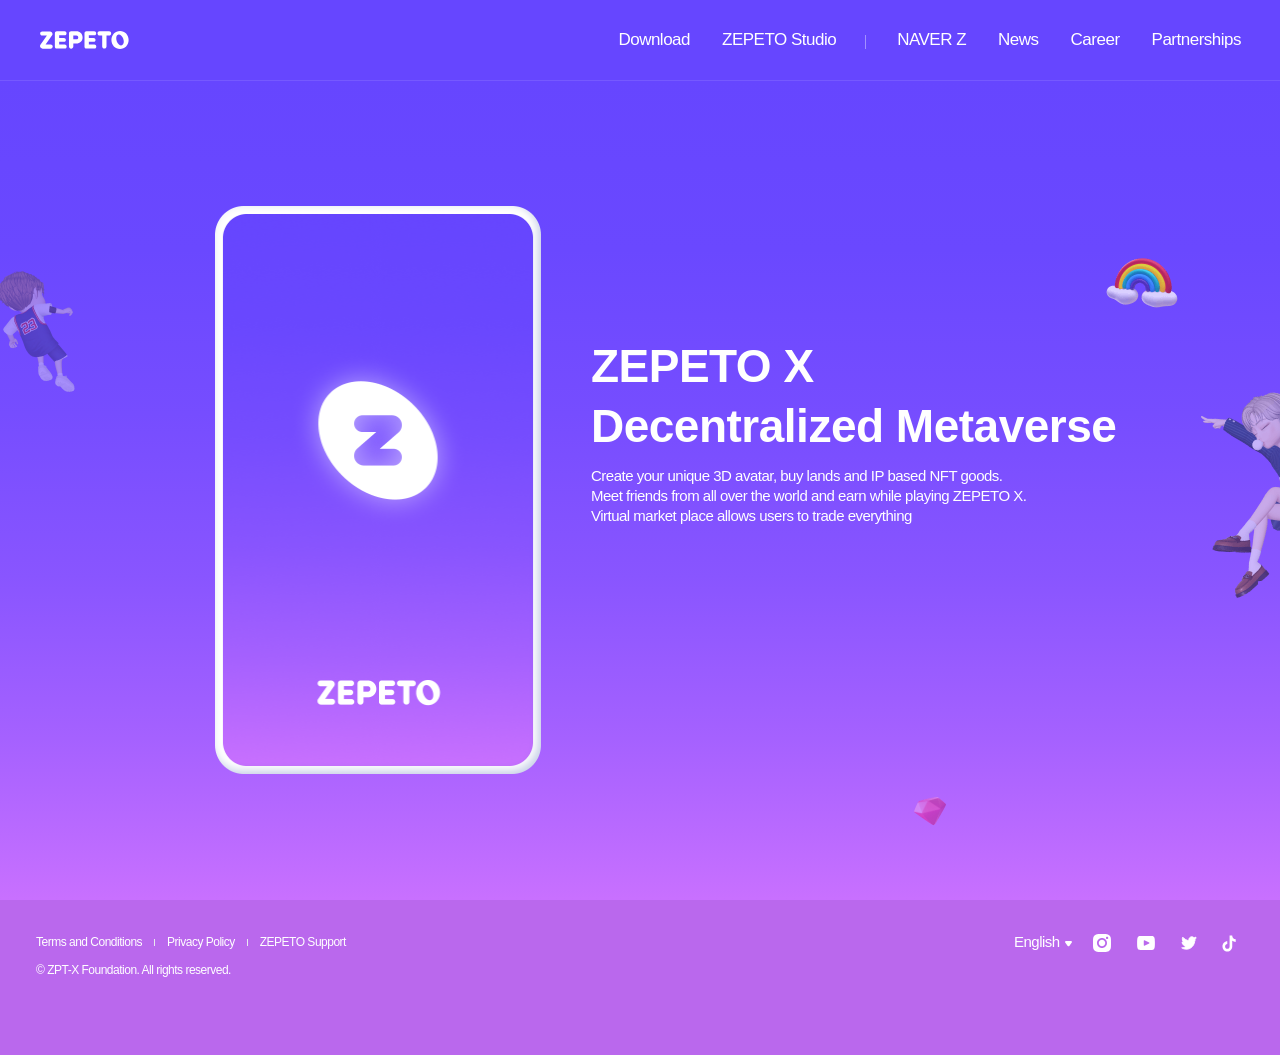
==== commit d4d6480c: "f" ====
--- a/index.html
+++ b/index.html
@@ -116,8 +116,6 @@
                     <!-- [D] 클릭시 selected 클래스추가 -->
                     <li class="ko"><a href="index2fd1.html?language=ko">한국어</a></li>
                     <li class="en selected"><a href="index07a0.html?language=en">English</a></li>
-                    <li class="ja"><a href="index3012.html?language=ja">日本語</a></li>
-                    <li class="zh_hans"><a href="indexfae8.html?language=zh">汉语</a></li>
                   </ul>
                 </div>
               </div>
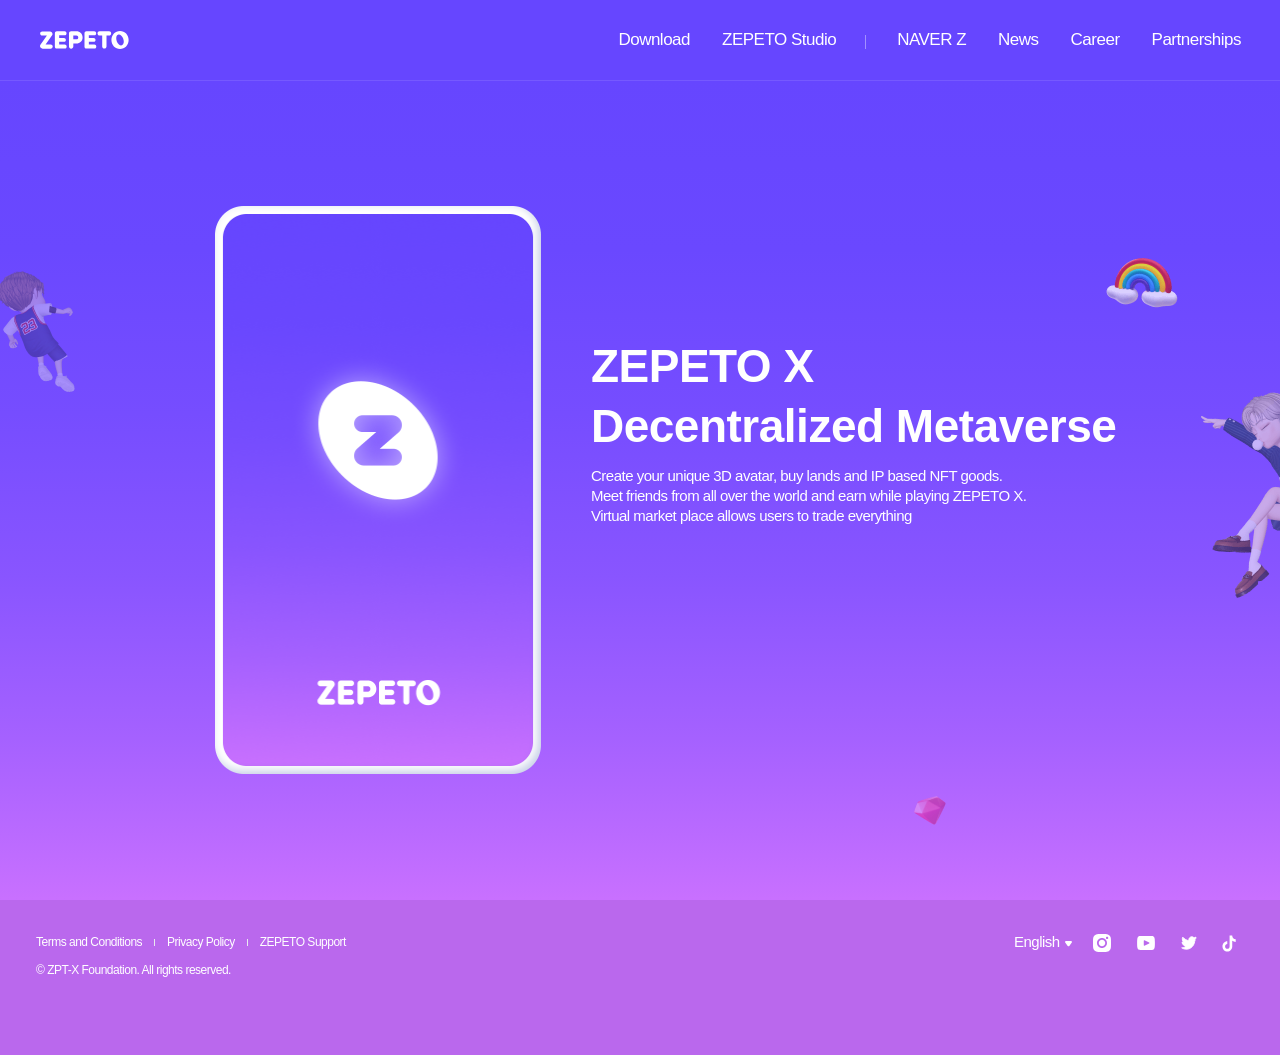
==== commit be23a891: "f f" ====
--- a/index.html
+++ b/index.html
@@ -114,8 +114,8 @@
                 <div class="select_list_wrap">
                   <ul class="select_list">
                     <!-- [D] 클릭시 selected 클래스추가 -->
-                    <li class="ko"><a href="index2fd1.html?language=ko">한국어</a></li>
-                    <li class="en selected"><a href="index07a0.html?language=en">English</a></li>
+                    <li class="ko"><a href="indexkr.html?language=ko">한국어</a></li>
+                    <li class="en selected"><a href="index.html?language=en">English</a></li>
                   </ul>
                 </div>
               </div>
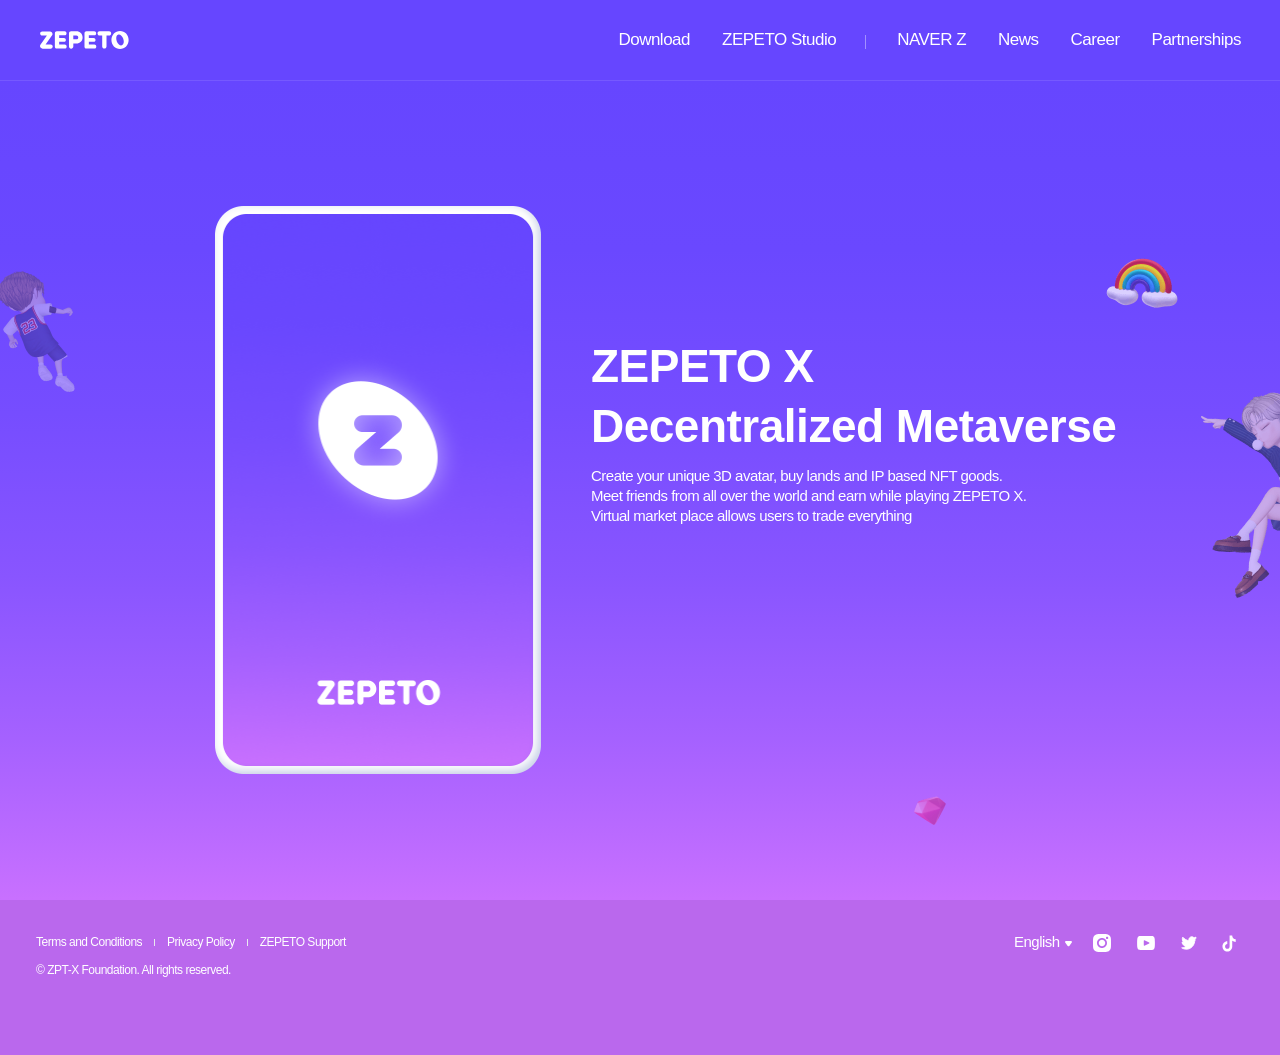
==== commit beae4e85: "final real final" ====
--- a/index.html
+++ b/index.html
@@ -23,7 +23,7 @@
   <div class="wrapper">
     <!-- 헤더 -->
     <header class="hd">
-      <h1 class="logo"><a href="javascript:void(0)"><span class="blind">zepeto</span></a></h1>
+      <h1 class="logo"><a href="javascript:void(0)"><span class="blind">zepeto x</span></a></h1>
       <div class="home_menu">
         <ul class="gnb">
           <!-- [D] active 클래스에 글자스타일 변경 -->
